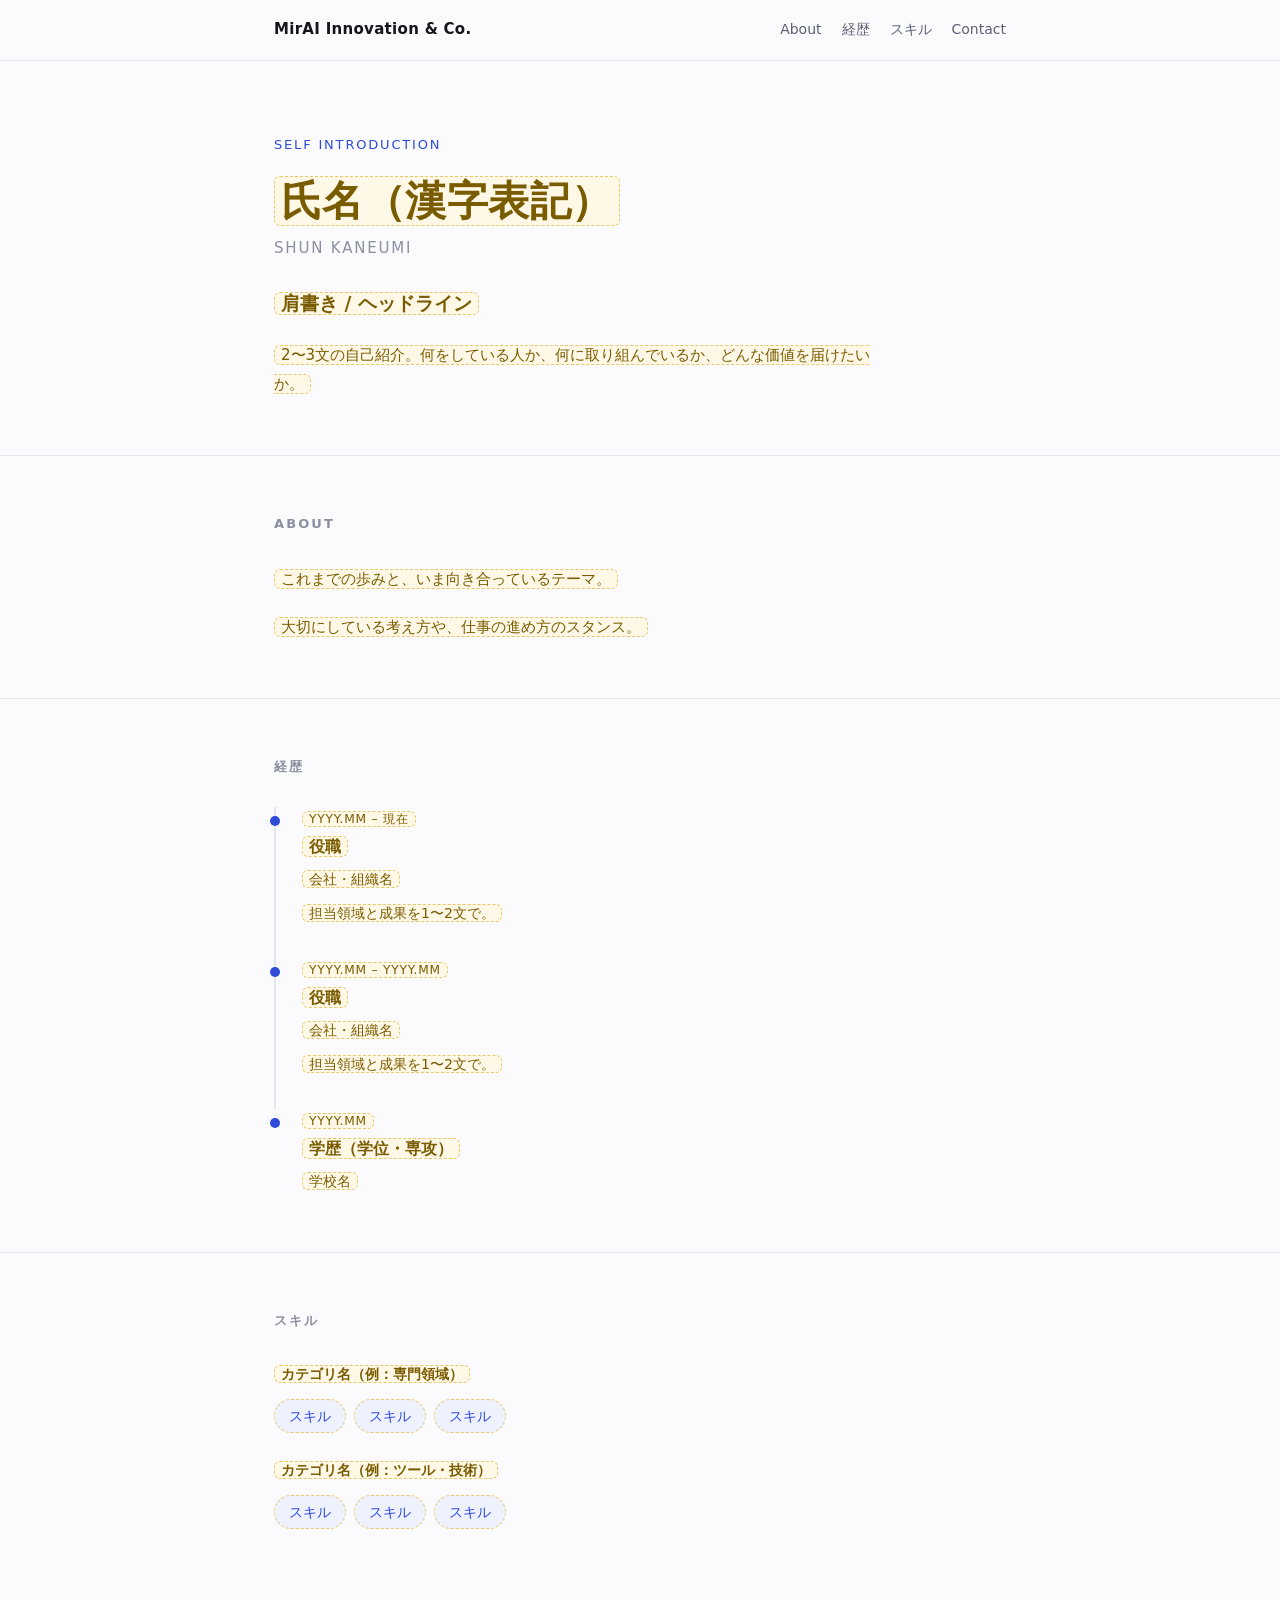
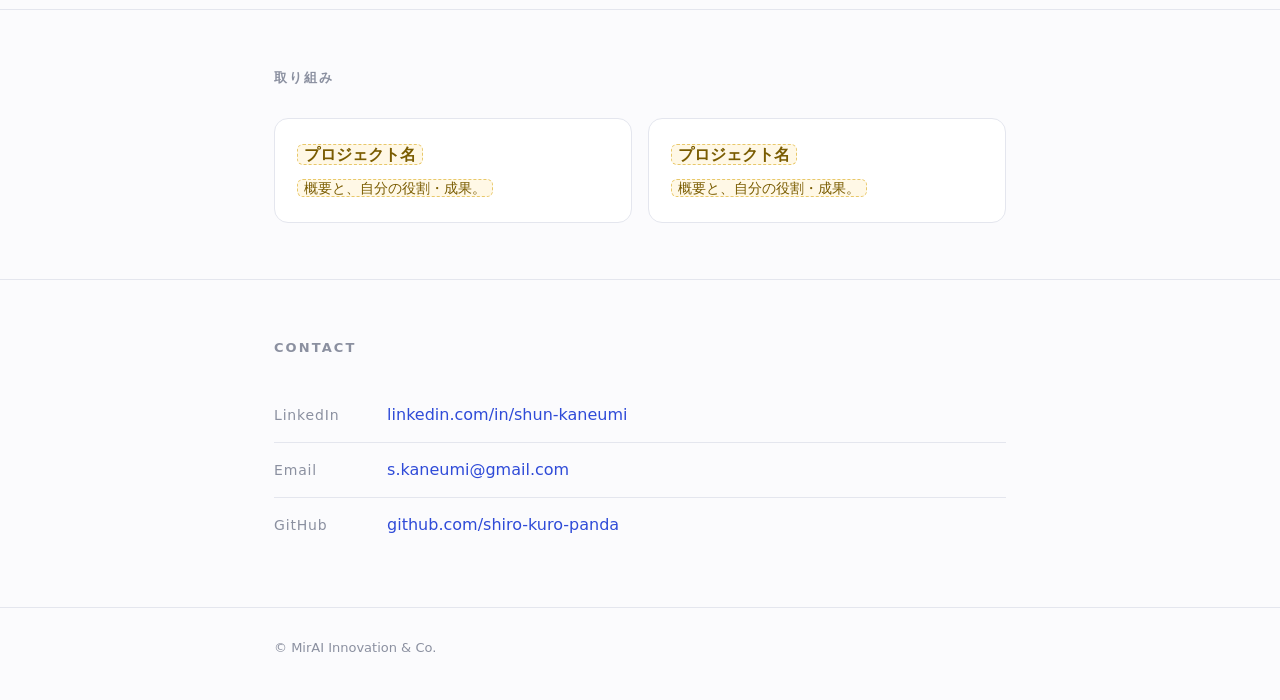
==== index.html @ efe5cd85 "自己紹介ページの土台を追加 ビルド不要の静的構成で、自己紹介ページのレイアウトとスタイルを作成。 プロフィール本文はプレースホルダー（class="tbd"）とし、 確定した経歴・スキルを差し込めるよ" ====
<!DOCTYPE html>
<html lang="ja">
<head>
<meta charset="UTF-8">
<meta name="viewport" content="width=device-width, initial-scale=1">
<title>自己紹介 | MirAI Innovation &amp; Co.</title>
<meta name="description" content="MirAI Innovation &amp; Co. 代表 Shun Kaneumi の自己紹介ページ。">
<link rel="stylesheet" href="assets/style.css">
</head>
<body>

<header class="site-header">
  <div class="wrap">
    <a class="brand" href="#top">MirAI Innovation &amp; Co.</a>
    <nav class="site-nav">
      <a href="#about">About</a>
      <a href="#career">経歴</a>
      <a href="#skills">スキル</a>
      <a href="#contact">Contact</a>
    </nav>
  </div>
</header>

<main id="top">

  <div class="hero">
    <div class="wrap">
      <p class="eyebrow">Self Introduction</p>
      <h1><span class="tbd">氏名（漢字表記）</span></h1>
      <p class="name-en">SHUN KANEUMI</p>
      <p class="headline"><span class="tbd">肩書き / ヘッドライン</span></p>
      <p class="lead"><span class="tbd">2〜3文の自己紹介。何をしている人か、何に取り組んでいるか、どんな価値を届けたいか。</span></p>
    </div>
  </div>

  <section id="about">
    <div class="wrap">
      <h2>About</h2>
      <p><span class="tbd">これまでの歩みと、いま向き合っているテーマ。</span></p>
      <p><span class="tbd">大切にしている考え方や、仕事の進め方のスタンス。</span></p>
    </div>
  </section>

  <section id="career">
    <div class="wrap">
      <h2>経歴</h2>
      <ol class="timeline">
        <li>
          <span class="period"><span class="tbd">YYYY.MM – 現在</span></span>
          <h3><span class="tbd">役職</span></h3>
          <p class="org"><span class="tbd">会社・組織名</span></p>
          <p><span class="tbd">担当領域と成果を1〜2文で。</span></p>
        </li>
        <li>
          <span class="period"><span class="tbd">YYYY.MM – YYYY.MM</span></span>
          <h3><span class="tbd">役職</span></h3>
          <p class="org"><span class="tbd">会社・組織名</span></p>
          <p><span class="tbd">担当領域と成果を1〜2文で。</span></p>
        </li>
        <li>
          <span class="period"><span class="tbd">YYYY.MM</span></span>
          <h3><span class="tbd">学歴（学位・専攻）</span></h3>
          <p class="org"><span class="tbd">学校名</span></p>
        </li>
      </ol>
    </div>
  </section>

  <section id="skills">
    <div class="wrap">
      <h2>スキル</h2>
      <div class="skill-group">
        <h3><span class="tbd">カテゴリ名（例：専門領域）</span></h3>
        <ul class="tags">
          <li class="tbd">スキル</li>
          <li class="tbd">スキル</li>
          <li class="tbd">スキル</li>
        </ul>
      </div>
      <div class="skill-group">
        <h3><span class="tbd">カテゴリ名（例：ツール・技術）</span></h3>
        <ul class="tags">
          <li class="tbd">スキル</li>
          <li class="tbd">スキル</li>
          <li class="tbd">スキル</li>
        </ul>
      </div>
    </div>
  </section>

  <section id="works">
    <div class="wrap">
      <h2>取り組み</h2>
      <div class="cards">
        <article class="card">
          <h3><span class="tbd">プロジェクト名</span></h3>
          <p><span class="tbd">概要と、自分の役割・成果。</span></p>
        </article>
        <article class="card">
          <h3><span class="tbd">プロジェクト名</span></h3>
          <p><span class="tbd">概要と、自分の役割・成果。</span></p>
        </article>
      </div>
    </div>
  </section>

  <section id="contact">
    <div class="wrap">
      <h2>Contact</h2>
      <ul class="links">
        <li>
          <span class="label">LinkedIn</span>
          <a href="https://www.linkedin.com/in/shun-kaneumi" rel="me noopener">linkedin.com/in/shun-kaneumi</a>
        </li>
        <li>
          <span class="label">Email</span>
          <a href="mailto:s.kaneumi@gmail.com">s.kaneumi@gmail.com</a>
        </li>
        <li>
          <span class="label">GitHub</span>
          <a href="https://github.com/shiro-kuro-panda" rel="me noopener">github.com/shiro-kuro-panda</a>
        </li>
      </ul>
    </div>
  </section>

</main>

<footer class="site-footer">
  <div class="wrap">© MirAI Innovation &amp; Co.</div>
</footer>

</body>
</html>
---- assets/style.css ----
/* MirAI Innovation & Co. — base styles */

:root {
  --bg: #fbfbfd;
  --bg-elev: #ffffff;
  --fg: #14161c;
  --fg-muted: #5b6172;
  --fg-faint: #8b90a0;
  --line: #e4e6ee;
  --accent: #2f4bd8;
  --accent-soft: #eef1fe;
  --tbd-bg: #fff8e6;
  --tbd-line: #e8c86a;
  --tbd-fg: #7a5c00;
  --radius: 14px;
  --maxw: 780px;
}

@media (prefers-color-scheme: dark) {
  :root {
    --bg: #0d0f14;
    --bg-elev: #14171f;
    --fg: #eceef4;
    --fg-muted: #a2a8ba;
    --fg-faint: #737a8d;
    --line: #232735;
    --accent: #8ea2ff;
    --accent-soft: #1b2138;
    --tbd-bg: #241f10;
    --tbd-line: #6b5822;
    --tbd-fg: #d8bd72;
  }
}

* { box-sizing: border-box; }

html { scroll-behavior: smooth; }

body {
  margin: 0;
  background: var(--bg);
  color: var(--fg);
  font-family: "Hiragino Kaku Gothic ProN", "Hiragino Sans", "Noto Sans JP",
    "Yu Gothic UI", Meiryo, system-ui, -apple-system, "Segoe UI", sans-serif;
  font-size: 16px;
  line-height: 1.85;
  -webkit-font-smoothing: antialiased;
}

a { color: var(--accent); text-decoration: none; }
a:hover { text-decoration: underline; }

.wrap {
  max-width: var(--maxw);
  margin: 0 auto;
  padding: 0 24px;
}

/* --- site header --- */

.site-header {
  position: sticky;
  top: 0;
  z-index: 10;
  background: color-mix(in srgb, var(--bg) 88%, transparent);
  backdrop-filter: saturate(180%) blur(12px);
  border-bottom: 1px solid var(--line);
}

.site-header .wrap {
  display: flex;
  align-items: center;
  justify-content: space-between;
  gap: 16px;
  min-height: 60px;
}

.brand {
  font-weight: 700;
  letter-spacing: 0.02em;
  color: var(--fg);
  font-size: 15px;
}
.brand:hover { text-decoration: none; }

.site-nav {
  display: flex;
  gap: 20px;
  font-size: 14px;
}
.site-nav a { color: var(--fg-muted); }
.site-nav a:hover { color: var(--accent); text-decoration: none; }

/* --- hero --- */

.hero {
  padding: 72px 0 56px;
  border-bottom: 1px solid var(--line);
}

.hero .eyebrow {
  font-size: 13px;
  letter-spacing: 0.14em;
  text-transform: uppercase;
  color: var(--accent);
  margin: 0 0 14px;
}

.hero h1 {
  font-size: clamp(30px, 6vw, 44px);
  line-height: 1.3;
  margin: 0 0 6px;
  letter-spacing: 0.01em;
}

.hero .name-en {
  font-size: 15px;
  letter-spacing: 0.12em;
  color: var(--fg-faint);
  margin: 0 0 22px;
}

.hero .headline {
  font-size: clamp(17px, 2.6vw, 20px);
  color: var(--fg);
  margin: 0 0 18px;
  font-weight: 600;
}

.hero .lead {
  color: var(--fg-muted);
  margin: 0;
  max-width: 62ch;
}

/* --- sections --- */

section { padding: 56px 0; border-bottom: 1px solid var(--line); }
section:last-of-type { border-bottom: 0; }

h2 {
  font-size: 13px;
  letter-spacing: 0.16em;
  text-transform: uppercase;
  color: var(--fg-faint);
  margin: 0 0 28px;
  font-weight: 700;
}

h3 { font-size: 17px; margin: 0 0 4px; }

p { margin: 0 0 1.1em; }
p:last-child { margin-bottom: 0; }

/* --- timeline --- */

.timeline { list-style: none; margin: 0; padding: 0; }

.timeline > li {
  position: relative;
  padding: 0 0 30px 26px;
  border-left: 2px solid var(--line);
}
.timeline > li:last-child { padding-bottom: 0; border-left-color: transparent; }

.timeline > li::before {
  content: "";
  position: absolute;
  left: -6px;
  top: 9px;
  width: 10px;
  height: 10px;
  border-radius: 50%;
  background: var(--accent);
}

.period {
  display: block;
  font-size: 13px;
  letter-spacing: 0.06em;
  color: var(--fg-faint);
  font-variant-numeric: tabular-nums;
}

.org { color: var(--fg-muted); font-size: 15px; margin: 0 0 6px; }

.timeline p { color: var(--fg-muted); font-size: 15px; }

/* --- tag list --- */

.tags {
  list-style: none;
  display: flex;
  flex-wrap: wrap;
  gap: 8px;
  margin: 0 0 24px;
  padding: 0;
}

.tags li {
  background: var(--accent-soft);
  color: var(--accent);
  border-radius: 999px;
  padding: 5px 14px;
  font-size: 14px;
  line-height: 1.6;
}

.skill-group + .skill-group { margin-top: 22px; }
.skill-group h3 { font-size: 15px; color: var(--fg-muted); margin-bottom: 10px; }

/* --- cards --- */

.cards {
  display: grid;
  grid-template-columns: repeat(auto-fit, minmax(240px, 1fr));
  gap: 16px;
}

.card {
  background: var(--bg-elev);
  border: 1px solid var(--line);
  border-radius: var(--radius);
  padding: 20px 22px;
}

.card p { color: var(--fg-muted); font-size: 15px; }

/* --- contact --- */

.links { list-style: none; margin: 0; padding: 0; }
.links li { padding: 12px 0; border-bottom: 1px solid var(--line); }
.links li:last-child { border-bottom: 0; }

.links .label {
  display: inline-block;
  min-width: 108px;
  color: var(--fg-faint);
  font-size: 14px;
  letter-spacing: 0.06em;
}

/* --- placeholder marker (remove once filled in) --- */

.tbd {
  background: var(--tbd-bg);
  border: 1px dashed var(--tbd-line);
  color: var(--tbd-fg);
  border-radius: 6px;
  padding: 0 6px;
  font-size: 0.94em;
}

/* --- footer --- */

.site-footer {
  border-top: 1px solid var(--line);
  padding: 28px 0 40px;
  color: var(--fg-faint);
  font-size: 13px;
}

@media (max-width: 560px) {
  .hero { padding: 48px 0 40px; }
  section { padding: 44px 0; }
  .site-nav { gap: 14px; font-size: 13px; }
  .links .label { display: block; min-width: 0; }
}
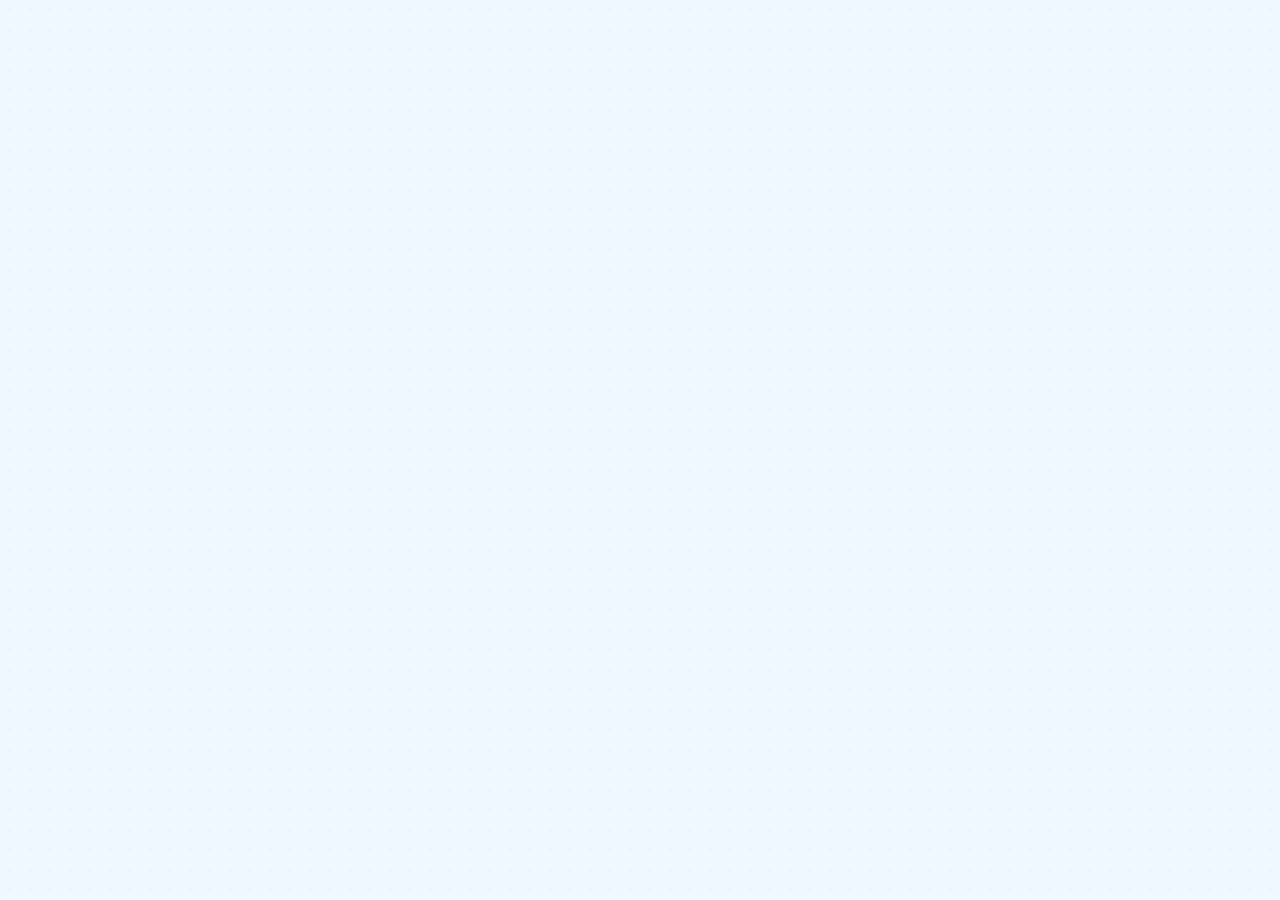
==== commit dd3433af: "トップを絵本メーカーへのリダイレクトにする GitHub Pages で公開したとき、サイトのトップが未完成の自己紹介ページに なってしまうため、トップは絵本メーカーへ送るようにした。  - 自己紹介" ====
--- a/index.html
+++ b/index.html
@@ -3,132 +3,38 @@
 <head>
 <meta charset="UTF-8">
 <meta name="viewport" content="width=device-width, initial-scale=1">
-<title>自己紹介 | MirAI Innovation &amp; Co.</title>
-<meta name="description" content="MirAI Innovation &amp; Co. 代表 Shun Kaneumi の自己紹介ページ。">
-<link rel="stylesheet" href="assets/style.css">
+<title>MirAI塾 - 夢の職業絵本メーカー</title>
+<!-- トップを開いたら絵本メーカーへ送る。JSが無効でも meta refresh で飛ぶ -->
+<meta http-equiv="refresh" content="0; url=./apps/dream-job-storybook/">
+<link rel="canonical" href="./apps/dream-job-storybook/">
+<style>
+  body {
+    margin: 0;
+    min-height: 100vh;
+    display: flex;
+    align-items: center;
+    justify-content: center;
+    background: #f0f9ff;
+    color: #475569;
+    font-family: "Hiragino Kaku Gothic ProN", "Hiragino Sans", "Noto Sans JP",
+      "Yu Gothic UI", Meiryo, system-ui, -apple-system, sans-serif;
+    text-align: center;
+    line-height: 1.9;
+  }
+  a { color: #2563eb; font-weight: 700; }
+</style>
 </head>
 <body>
-
-<header class="site-header">
-  <div class="wrap">
-    <a class="brand" href="#top">MirAI Innovation &amp; Co.</a>
-    <nav class="site-nav">
-      <a href="#about">About</a>
-      <a href="#career">経歴</a>
-      <a href="#skills">スキル</a>
-      <a href="#contact">Contact</a>
-    </nav>
+  <div>
+    <p>夢の職業絵本メーカーへ移動しています…</p>
+    <p><a href="./apps/dream-job-storybook/">自動で移動しない場合はこちら</a></p>
+    <p style="font-size:13px;color:#94a3b8">
+      <a href="./profile/" style="color:#94a3b8;font-weight:400">自己紹介ページ</a>
+    </p>
   </div>
-</header>
-
-<main id="top">
-
-  <div class="hero">
-    <div class="wrap">
-      <p class="eyebrow">Self Introduction</p>
-      <h1><span class="tbd">氏名（漢字表記）</span></h1>
-      <p class="name-en">SHUN KANEUMI</p>
-      <p class="headline"><span class="tbd">肩書き / ヘッドライン</span></p>
-      <p class="lead"><span class="tbd">2〜3文の自己紹介。何をしている人か、何に取り組んでいるか、どんな価値を届けたいか。</span></p>
-    </div>
-  </div>
-
-  <section id="about">
-    <div class="wrap">
-      <h2>About</h2>
-      <p><span class="tbd">これまでの歩みと、いま向き合っているテーマ。</span></p>
-      <p><span class="tbd">大切にしている考え方や、仕事の進め方のスタンス。</span></p>
-    </div>
-  </section>
-
-  <section id="career">
-    <div class="wrap">
-      <h2>経歴</h2>
-      <ol class="timeline">
-        <li>
-          <span class="period"><span class="tbd">YYYY.MM – 現在</span></span>
-          <h3><span class="tbd">役職</span></h3>
-          <p class="org"><span class="tbd">会社・組織名</span></p>
-          <p><span class="tbd">担当領域と成果を1〜2文で。</span></p>
-        </li>
-        <li>
-          <span class="period"><span class="tbd">YYYY.MM – YYYY.MM</span></span>
-          <h3><span class="tbd">役職</span></h3>
-          <p class="org"><span class="tbd">会社・組織名</span></p>
-          <p><span class="tbd">担当領域と成果を1〜2文で。</span></p>
-        </li>
-        <li>
-          <span class="period"><span class="tbd">YYYY.MM</span></span>
-          <h3><span class="tbd">学歴（学位・専攻）</span></h3>
-          <p class="org"><span class="tbd">学校名</span></p>
-        </li>
-      </ol>
-    </div>
-  </section>
-
-  <section id="skills">
-    <div class="wrap">
-      <h2>スキル</h2>
-      <div class="skill-group">
-        <h3><span class="tbd">カテゴリ名（例：専門領域）</span></h3>
-        <ul class="tags">
-          <li class="tbd">スキル</li>
-          <li class="tbd">スキル</li>
-          <li class="tbd">スキル</li>
-        </ul>
-      </div>
-      <div class="skill-group">
-        <h3><span class="tbd">カテゴリ名（例：ツール・技術）</span></h3>
-        <ul class="tags">
-          <li class="tbd">スキル</li>
-          <li class="tbd">スキル</li>
-          <li class="tbd">スキル</li>
-        </ul>
-      </div>
-    </div>
-  </section>
-
-  <section id="works">
-    <div class="wrap">
-      <h2>取り組み</h2>
-      <div class="cards">
-        <article class="card">
-          <h3><span class="tbd">プロジェクト名</span></h3>
-          <p><span class="tbd">概要と、自分の役割・成果。</span></p>
-        </article>
-        <article class="card">
-          <h3><span class="tbd">プロジェクト名</span></h3>
-          <p><span class="tbd">概要と、自分の役割・成果。</span></p>
-        </article>
-      </div>
-    </div>
-  </section>
-
-  <section id="contact">
-    <div class="wrap">
-      <h2>Contact</h2>
-      <ul class="links">
-        <li>
-          <span class="label">LinkedIn</span>
-          <a href="https://www.linkedin.com/in/shun-kaneumi" rel="me noopener">linkedin.com/in/shun-kaneumi</a>
-        </li>
-        <li>
-          <span class="label">Email</span>
-          <a href="mailto:s.kaneumi@gmail.com">s.kaneumi@gmail.com</a>
-        </li>
-        <li>
-          <span class="label">GitHub</span>
-          <a href="https://github.com/shiro-kuro-panda" rel="me noopener">github.com/shiro-kuro-panda</a>
-        </li>
-      </ul>
-    </div>
-  </section>
-
-</main>
-
-<footer class="site-footer">
-  <div class="wrap">© MirAI Innovation &amp; Co.</div>
-</footer>
-
+  <script>
+    // replace にして、戻るボタンでリダイレクトが繰り返されないようにする
+    location.replace('./apps/dream-job-storybook/');
+  </script>
 </body>
 </html>
